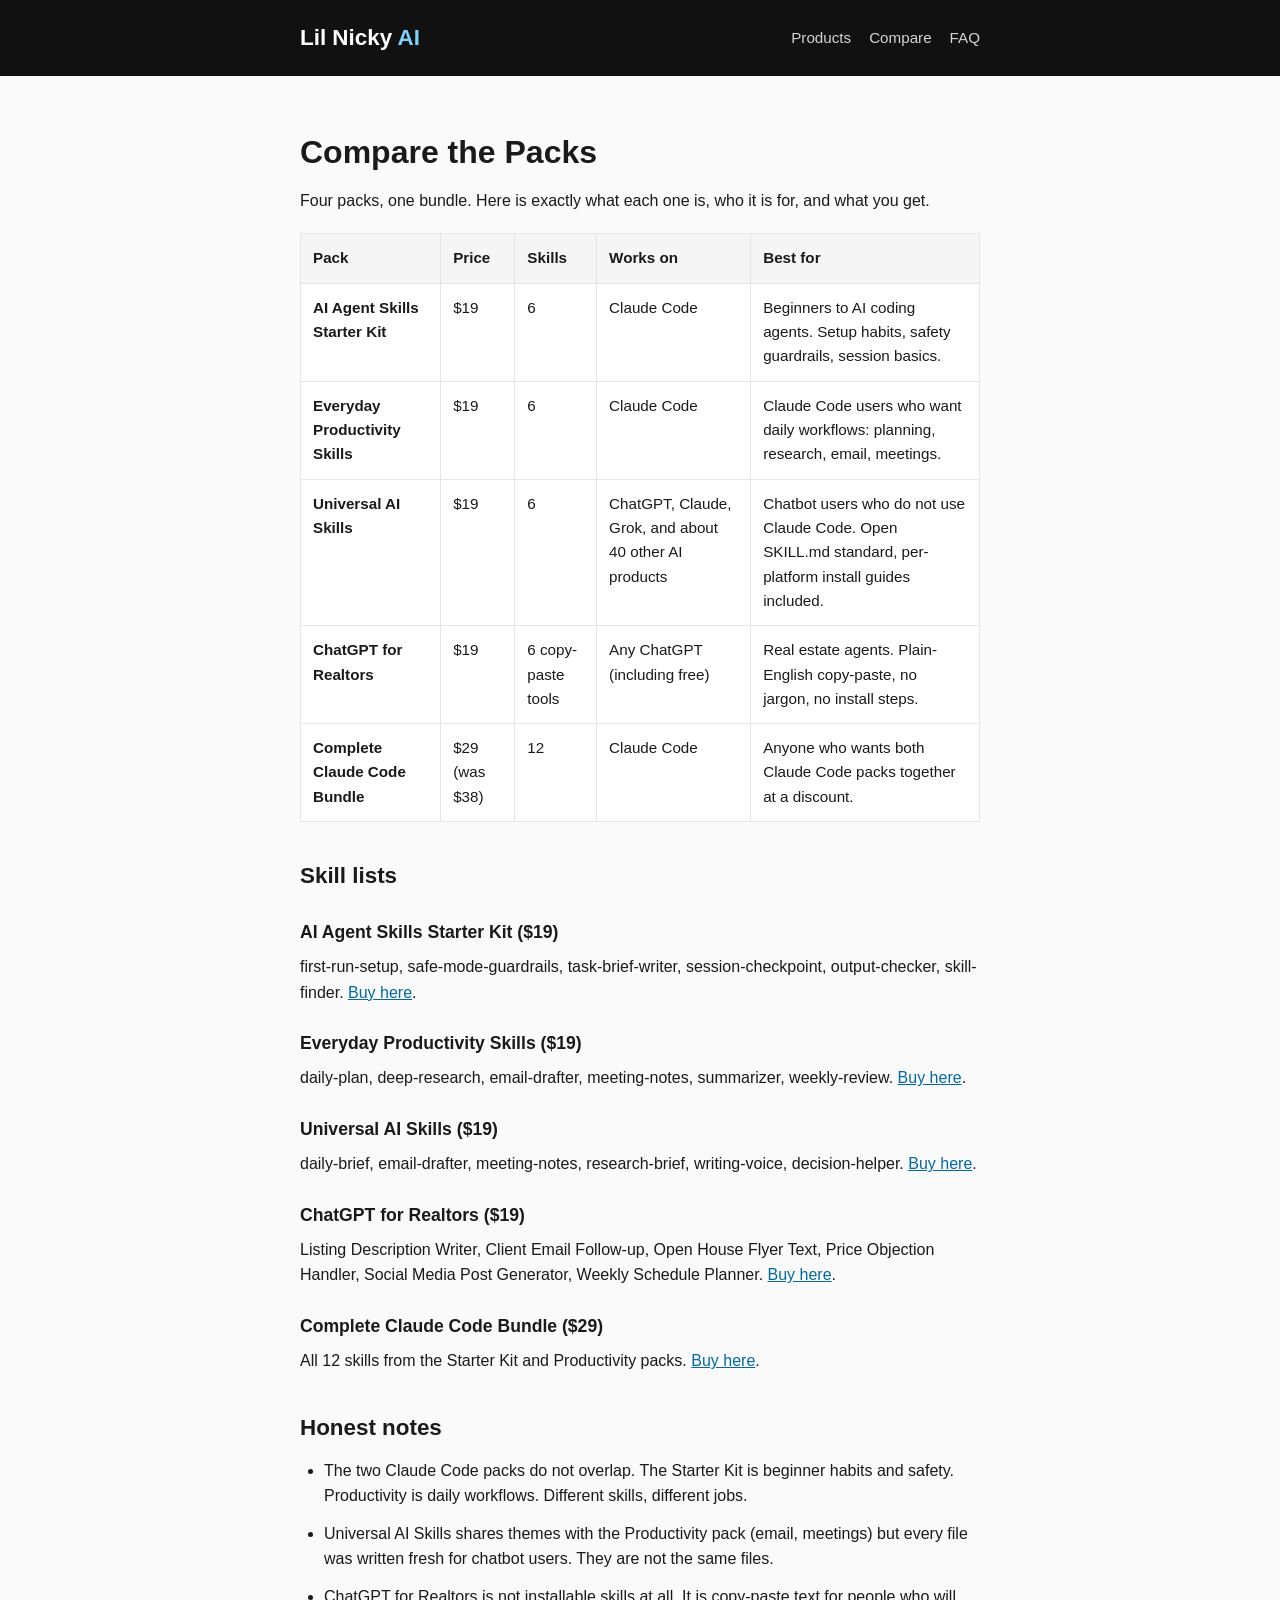
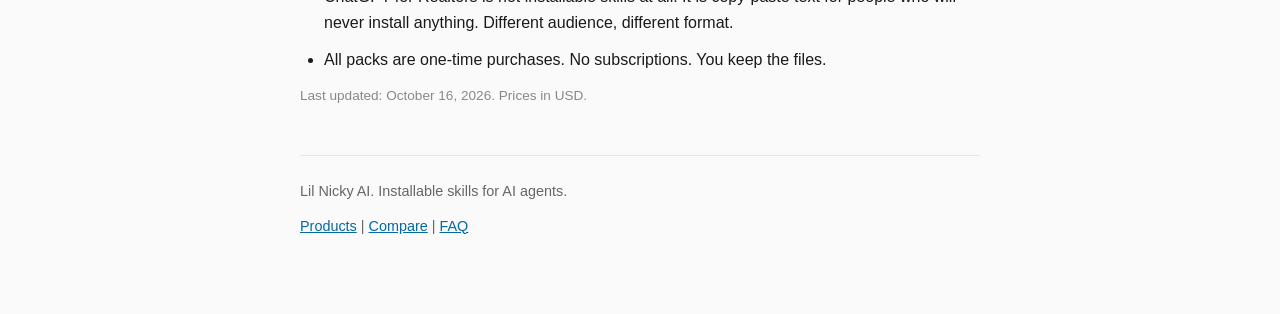
==== compare.html @ edf77a5d "Add site files" ====
<!DOCTYPE html>
<html lang="en">
<head>
<meta charset="utf-8">
<meta name="viewport" content="width=device-width, initial-scale=1">
<title>Compare AI Skill Packs - Lil Nicky AI</title>
<meta name="description" content="Side-by-side comparison of Lil Nicky AI skill packs: Starter Kit, Productivity, Universal, and ChatGPT for Realtors. Prices, skill counts, platforms, and who each pack is for.">
<link rel="stylesheet" href="style.css">
</head>
<body>
<header class="site"><div class="wrap">
<a class="brand" href="index.html">Lil Nicky <span>AI</span></a>
<nav><a href="index.html">Products</a><a href="compare.html">Compare</a><a href="faq.html">FAQ</a></nav>
</div></header>
<div class="wrap">

<h1>Compare the Packs</h1>
<p>Four packs, one bundle. Here is exactly what each one is, who it is for, and what you get.</p>

<table>
<tr><th>Pack</th><th>Price</th><th>Skills</th><th>Works on</th><th>Best for</th></tr>
<tr>
<td><strong>AI Agent Skills Starter Kit</strong></td>
<td>$19</td>
<td>6</td>
<td>Claude Code</td>
<td>Beginners to AI coding agents. Setup habits, safety guardrails, session basics.</td>
</tr>
<tr>
<td><strong>Everyday Productivity Skills</strong></td>
<td>$19</td>
<td>6</td>
<td>Claude Code</td>
<td>Claude Code users who want daily workflows: planning, research, email, meetings.</td>
</tr>
<tr>
<td><strong>Universal AI Skills</strong></td>
<td>$19</td>
<td>6</td>
<td>ChatGPT, Claude, Grok, and about 40 other AI products</td>
<td>Chatbot users who do not use Claude Code. Open SKILL.md standard, per-platform install guides included.</td>
</tr>
<tr>
<td><strong>ChatGPT for Realtors</strong></td>
<td>$19</td>
<td>6 copy-paste tools</td>
<td>Any ChatGPT (including free)</td>
<td>Real estate agents. Plain-English copy-paste, no jargon, no install steps.</td>
</tr>
<tr>
<td><strong>Complete Claude Code Bundle</strong></td>
<td>$29 (was $38)</td>
<td>12</td>
<td>Claude Code</td>
<td>Anyone who wants both Claude Code packs together at a discount.</td>
</tr>
</table>

<h2>Skill lists</h2>

<h3>AI Agent Skills Starter Kit ($19)</h3>
<p>first-run-setup, safe-mode-guardrails, task-brief-writer, session-checkpoint, output-checker, skill-finder. <a href="https://littlenova5.gumroad.com/l/dxryi">Buy here</a>.</p>

<h3>Everyday Productivity Skills ($19)</h3>
<p>daily-plan, deep-research, email-drafter, meeting-notes, summarizer, weekly-review. <a href="https://littlenova5.gumroad.com/l/llhvc">Buy here</a>.</p>

<h3>Universal AI Skills ($19)</h3>
<p>daily-brief, email-drafter, meeting-notes, research-brief, writing-voice, decision-helper. <a href="https://littlenova5.gumroad.com/l/leahgg">Buy here</a>.</p>

<h3>ChatGPT for Realtors ($19)</h3>
<p>Listing Description Writer, Client Email Follow-up, Open House Flyer Text, Price Objection Handler, Social Media Post Generator, Weekly Schedule Planner. <a href="https://littlenova5.gumroad.com/l/voxxpt">Buy here</a>.</p>

<h3>Complete Claude Code Bundle ($29)</h3>
<p>All 12 skills from the Starter Kit and Productivity packs. <a href="https://littlenova5.gumroad.com/l/dqstyg">Buy here</a>.</p>

<h2>Honest notes</h2>
<ul>
<li>The two Claude Code packs do not overlap. The Starter Kit is beginner habits and safety. Productivity is daily workflows. Different skills, different jobs.</li>
<li>Universal AI Skills shares themes with the Productivity pack (email, meetings) but every file was written fresh for chatbot users. They are not the same files.</li>
<li>ChatGPT for Realtors is not installable skills at all. It is copy-paste text for people who will never install anything. Different audience, different format.</li>
<li>All packs are one-time purchases. No subscriptions. You keep the files.</li>
</ul>

<p class="updated">Last updated: October 16, 2026. Prices in USD.</p>

<footer class="site">
<p>Lil Nicky AI. Installable skills for AI agents.</p>
<p><a href="index.html">Products</a> | <a href="compare.html">Compare</a> | <a href="faq.html">FAQ</a></p>
</footer>
</div>
</body>
</html>
---- style.css ----
* { box-sizing: border-box; margin: 0; padding: 0; }
body { font-family: -apple-system, BlinkMacSystemFont, "Segoe UI", Roboto, Helvetica, Arial, sans-serif; line-height: 1.6; color: #1a1a1a; background: #fafafa; }
.wrap { max-width: 720px; margin: 0 auto; padding: 24px 20px 64px; }
header.site { background: #111; color: #fff; }
header.site .wrap { padding-top: 20px; padding-bottom: 20px; display: flex; justify-content: space-between; align-items: center; flex-wrap: wrap; gap: 12px; }
.brand { font-size: 1.4rem; font-weight: 800; color: #fff; text-decoration: none; }
.brand span { color: #7dd3fc; }
nav a { color: #d4d4d4; text-decoration: none; margin-left: 18px; font-size: 0.95rem; }
nav a:hover { color: #fff; }
h1 { font-size: 2rem; line-height: 1.25; margin: 32px 0 16px; }
h2 { font-size: 1.4rem; margin: 36px 0 12px; }
h3 { font-size: 1.1rem; margin: 24px 0 8px; }
p, li { margin-bottom: 12px; }
ul, ol { padding-left: 24px; }
.hero { background: #fff; border: 1px solid #e5e5e5; border-radius: 12px; padding: 28px; margin: 24px 0; }
.hero p.lead { font-size: 1.15rem; color: #333; }
.product { background: #fff; border: 1px solid #e5e5e5; border-radius: 12px; padding: 24px; margin: 20px 0; }
.product h3 { margin-top: 0; }
.price { font-size: 1.5rem; font-weight: 800; color: #15803d; }
.price s { color: #999; font-weight: 400; font-size: 1.1rem; margin-right: 8px; }
.btn { display: inline-block; background: #111; color: #fff; padding: 12px 24px; border-radius: 8px; text-decoration: none; font-weight: 700; margin-top: 12px; }
.btn:hover { background: #333; }
.free { background: #f0fdf4; border-color: #bbf7d0; }
.tag { display: inline-block; background: #e0f2fe; color: #0369a1; font-size: 0.8rem; font-weight: 700; padding: 2px 10px; border-radius: 999px; margin-bottom: 8px; }
.faq-item { background: #fff; border: 1px solid #e5e5e5; border-radius: 12px; padding: 20px 24px; margin: 16px 0; }
.faq-item h3 { margin-top: 0; }
table { width: 100%; border-collapse: collapse; margin: 20px 0; background: #fff; font-size: 0.95rem; }
th, td { border: 1px solid #e5e5e5; padding: 12px; text-align: left; vertical-align: top; }
th { background: #f5f5f5; }
footer.site { border-top: 1px solid #e5e5e5; margin-top: 48px; padding-top: 24px; color: #666; font-size: 0.9rem; }
footer.site a { color: #0369a1; }
a { color: #0369a1; }
.updated { color: #888; font-size: 0.85rem; }
@media (max-width: 560px) { h1 { font-size: 1.6rem; } table { font-size: 0.85rem; } th, td { padding: 8px; } }
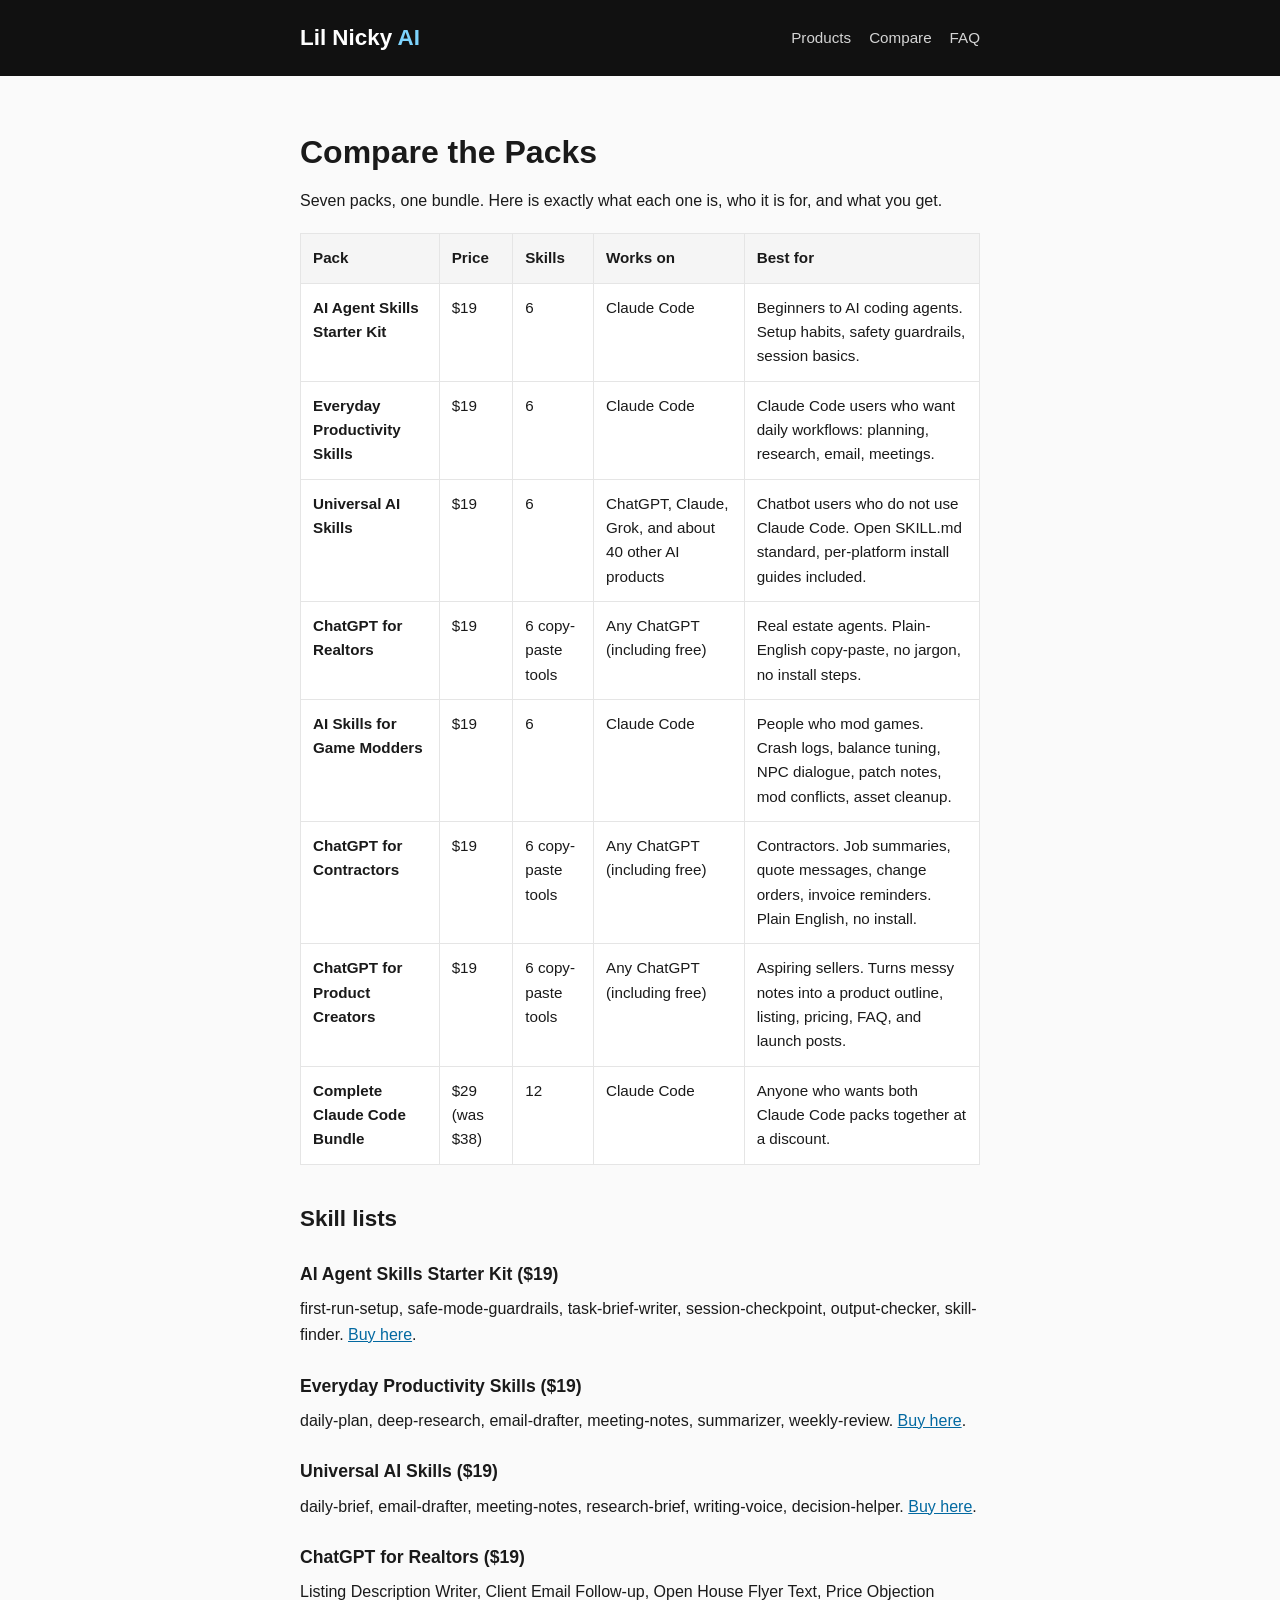
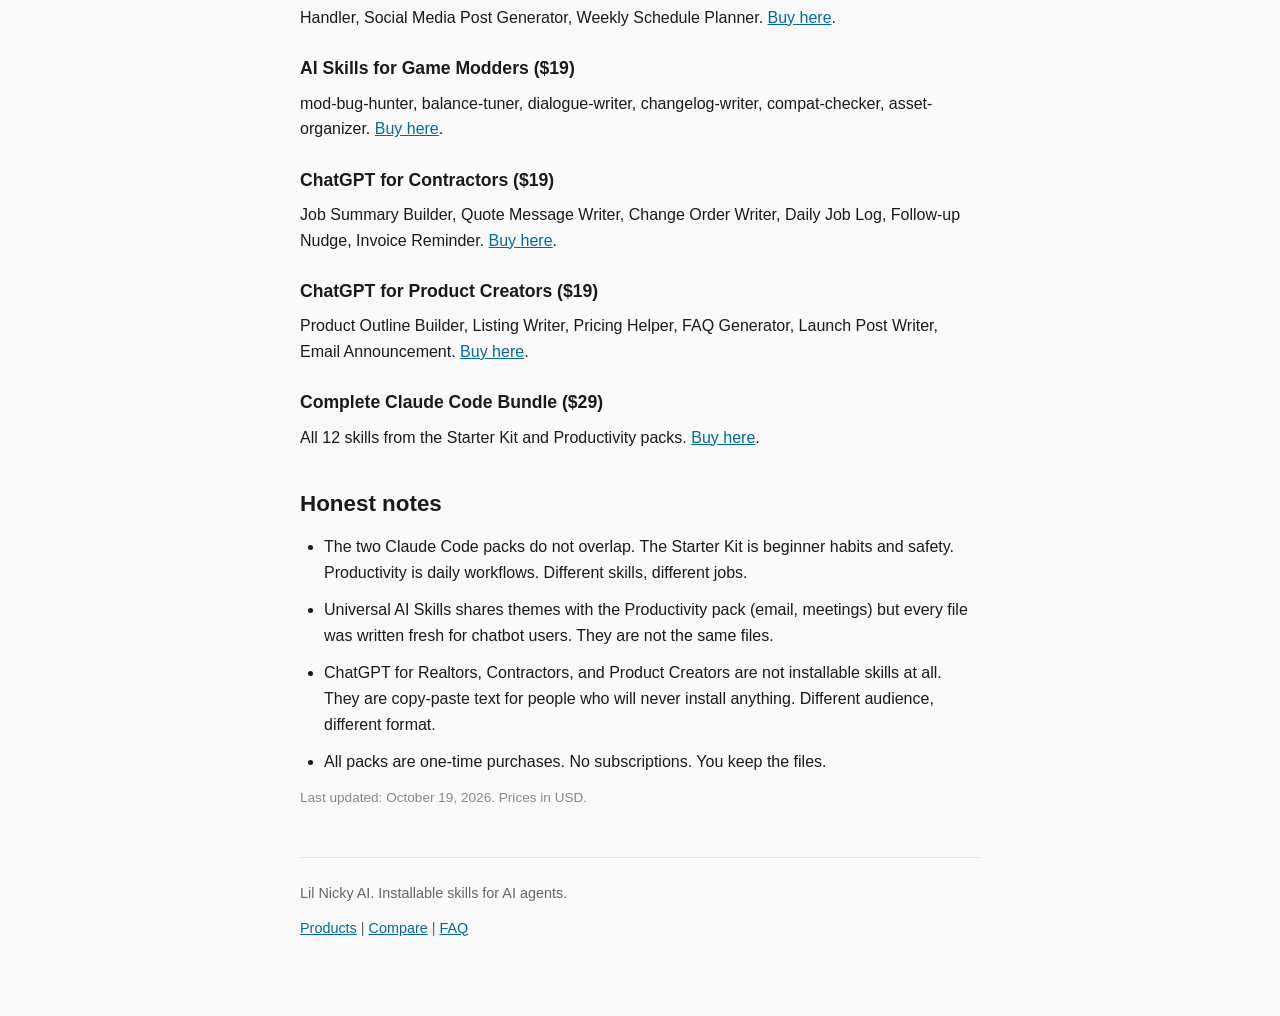
==== commit 738c4e37: "Add Contractors and Product Creators packs (site update)" ====
--- a/compare.html
+++ b/compare.html
@@ -4,7 +4,7 @@
 <meta charset="utf-8">
 <meta name="viewport" content="width=device-width, initial-scale=1">
 <title>Compare AI Skill Packs - Lil Nicky AI</title>
-<meta name="description" content="Side-by-side comparison of Lil Nicky AI skill packs: Starter Kit, Productivity, Universal, and ChatGPT for Realtors. Prices, skill counts, platforms, and who each pack is for.">
+<meta name="description" content="Side-by-side comparison of Lil Nicky AI skill packs: Starter Kit, Productivity, Universal, ChatGPT for Realtors, Game Modders, Contractors, and Product Creators. Prices, skill counts, platforms, and who each pack is for.">
 <link rel="stylesheet" href="style.css">
 </head>
 <body>
@@ -15,7 +15,7 @@
 <div class="wrap">
 
 <h1>Compare the Packs</h1>
-<p>Four packs, one bundle. Here is exactly what each one is, who it is for, and what you get.</p>
+<p>Seven packs, one bundle. Here is exactly what each one is, who it is for, and what you get.</p>
 
 <table>
 <tr><th>Pack</th><th>Price</th><th>Skills</th><th>Works on</th><th>Best for</th></tr>
@@ -48,6 +48,27 @@
 <td>Real estate agents. Plain-English copy-paste, no jargon, no install steps.</td>
 </tr>
 <tr>
+<td><strong>AI Skills for Game Modders</strong></td>
+<td>$19</td>
+<td>6</td>
+<td>Claude Code</td>
+<td>People who mod games. Crash logs, balance tuning, NPC dialogue, patch notes, mod conflicts, asset cleanup.</td>
+</tr>
+<tr>
+<td><strong>ChatGPT for Contractors</strong></td>
+<td>$19</td>
+<td>6 copy-paste tools</td>
+<td>Any ChatGPT (including free)</td>
+<td>Contractors. Job summaries, quote messages, change orders, invoice reminders. Plain English, no install.</td>
+</tr>
+<tr>
+<td><strong>ChatGPT for Product Creators</strong></td>
+<td>$19</td>
+<td>6 copy-paste tools</td>
+<td>Any ChatGPT (including free)</td>
+<td>Aspiring sellers. Turns messy notes into a product outline, listing, pricing, FAQ, and launch posts.</td>
+</tr>
+<tr>
 <td><strong>Complete Claude Code Bundle</strong></td>
 <td>$29 (was $38)</td>
 <td>12</td>
@@ -70,6 +91,15 @@
 <h3>ChatGPT for Realtors ($19)</h3>
 <p>Listing Description Writer, Client Email Follow-up, Open House Flyer Text, Price Objection Handler, Social Media Post Generator, Weekly Schedule Planner. <a href="https://littlenova5.gumroad.com/l/voxxpt">Buy here</a>.</p>
 
+<h3>AI Skills for Game Modders ($19)</h3>
+<p>mod-bug-hunter, balance-tuner, dialogue-writer, changelog-writer, compat-checker, asset-organizer. <a href="https://littlenova5.gumroad.com/l/xzqrrz">Buy here</a>.</p>
+
+<h3>ChatGPT for Contractors ($19)</h3>
+<p>Job Summary Builder, Quote Message Writer, Change Order Writer, Daily Job Log, Follow-up Nudge, Invoice Reminder. <a href="https://littlenova5.gumroad.com/l/vjphwx">Buy here</a>.</p>
+
+<h3>ChatGPT for Product Creators ($19)</h3>
+<p>Product Outline Builder, Listing Writer, Pricing Helper, FAQ Generator, Launch Post Writer, Email Announcement. <a href="https://littlenova5.gumroad.com/l/aiubl">Buy here</a>.</p>
+
 <h3>Complete Claude Code Bundle ($29)</h3>
 <p>All 12 skills from the Starter Kit and Productivity packs. <a href="https://littlenova5.gumroad.com/l/dqstyg">Buy here</a>.</p>
 
@@ -77,11 +107,11 @@
 <ul>
 <li>The two Claude Code packs do not overlap. The Starter Kit is beginner habits and safety. Productivity is daily workflows. Different skills, different jobs.</li>
 <li>Universal AI Skills shares themes with the Productivity pack (email, meetings) but every file was written fresh for chatbot users. They are not the same files.</li>
-<li>ChatGPT for Realtors is not installable skills at all. It is copy-paste text for people who will never install anything. Different audience, different format.</li>
+<li>ChatGPT for Realtors, Contractors, and Product Creators are not installable skills at all. They are copy-paste text for people who will never install anything. Different audience, different format.</li>
 <li>All packs are one-time purchases. No subscriptions. You keep the files.</li>
 </ul>
 
-<p class="updated">Last updated: October 16, 2026. Prices in USD.</p>
+<p class="updated">Last updated: October 19, 2026. Prices in USD.</p>
 
 <footer class="site">
 <p>Lil Nicky AI. Installable skills for AI agents.</p>
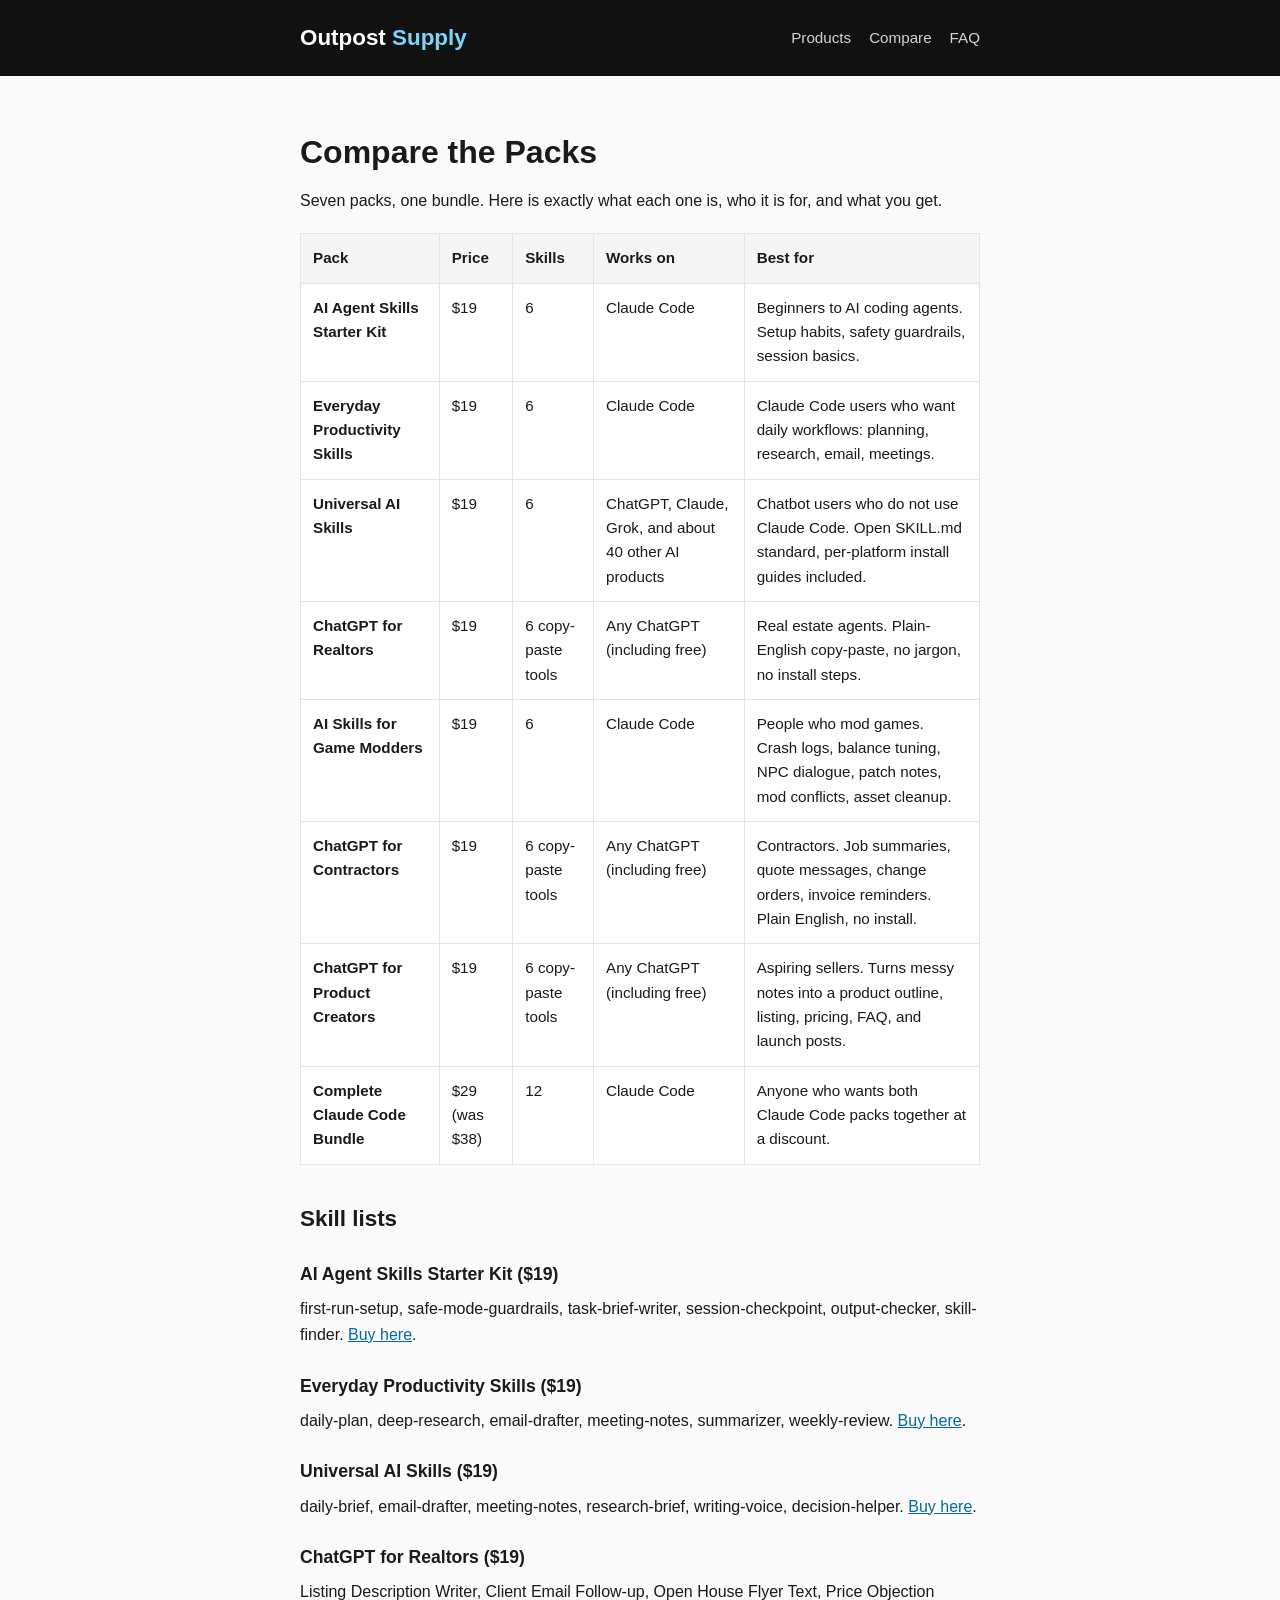
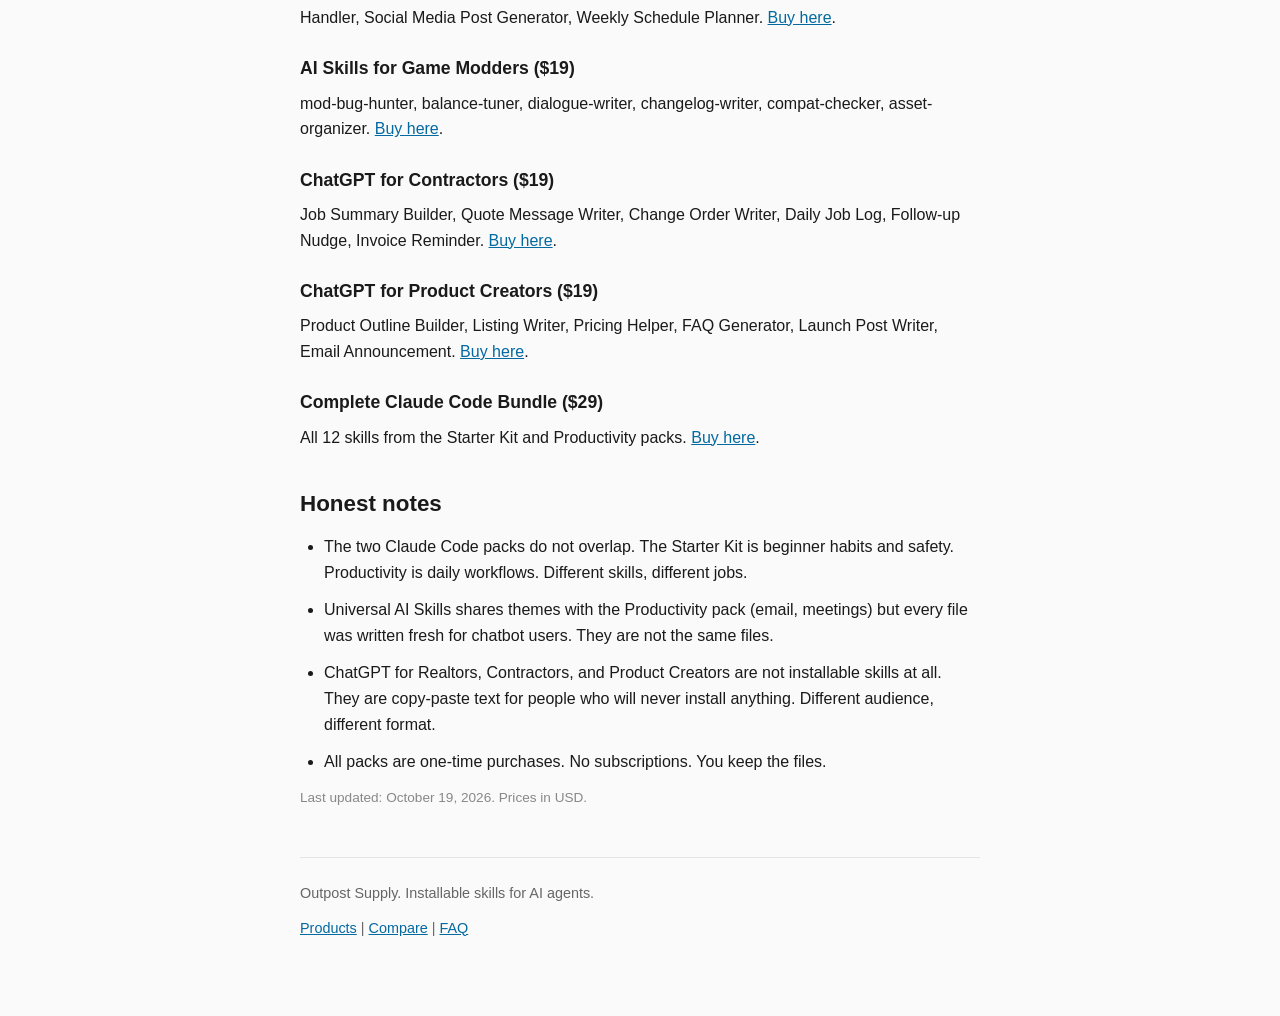
==== commit 4649b16b: "Rebrand to Outpost Supply" ====
--- a/compare.html
+++ b/compare.html
@@ -3,13 +3,13 @@
 <head>
 <meta charset="utf-8">
 <meta name="viewport" content="width=device-width, initial-scale=1">
-<title>Compare AI Skill Packs - Lil Nicky AI</title>
-<meta name="description" content="Side-by-side comparison of Lil Nicky AI skill packs: Starter Kit, Productivity, Universal, ChatGPT for Realtors, Game Modders, Contractors, and Product Creators. Prices, skill counts, platforms, and who each pack is for.">
+<title>Compare AI Skill Packs - Outpost Supply</title>
+<meta name="description" content="Side-by-side comparison of Outpost Supply skill packs: Starter Kit, Productivity, Universal, ChatGPT for Realtors, Game Modders, Contractors, and Product Creators. Prices, skill counts, platforms, and who each pack is for.">
 <link rel="stylesheet" href="style.css">
 </head>
 <body>
 <header class="site"><div class="wrap">
-<a class="brand" href="index.html">Lil Nicky <span>AI</span></a>
+<a class="brand" href="index.html">Outpost <span>Supply</span></a>
 <nav><a href="index.html">Products</a><a href="compare.html">Compare</a><a href="faq.html">FAQ</a></nav>
 </div></header>
 <div class="wrap">
@@ -114,7 +114,7 @@
 <p class="updated">Last updated: October 19, 2026. Prices in USD.</p>
 
 <footer class="site">
-<p>Lil Nicky AI. Installable skills for AI agents.</p>
+<p>Outpost Supply. Installable skills for AI agents.</p>
 <p><a href="index.html">Products</a> | <a href="compare.html">Compare</a> | <a href="faq.html">FAQ</a></p>
 </footer>
 </div>
